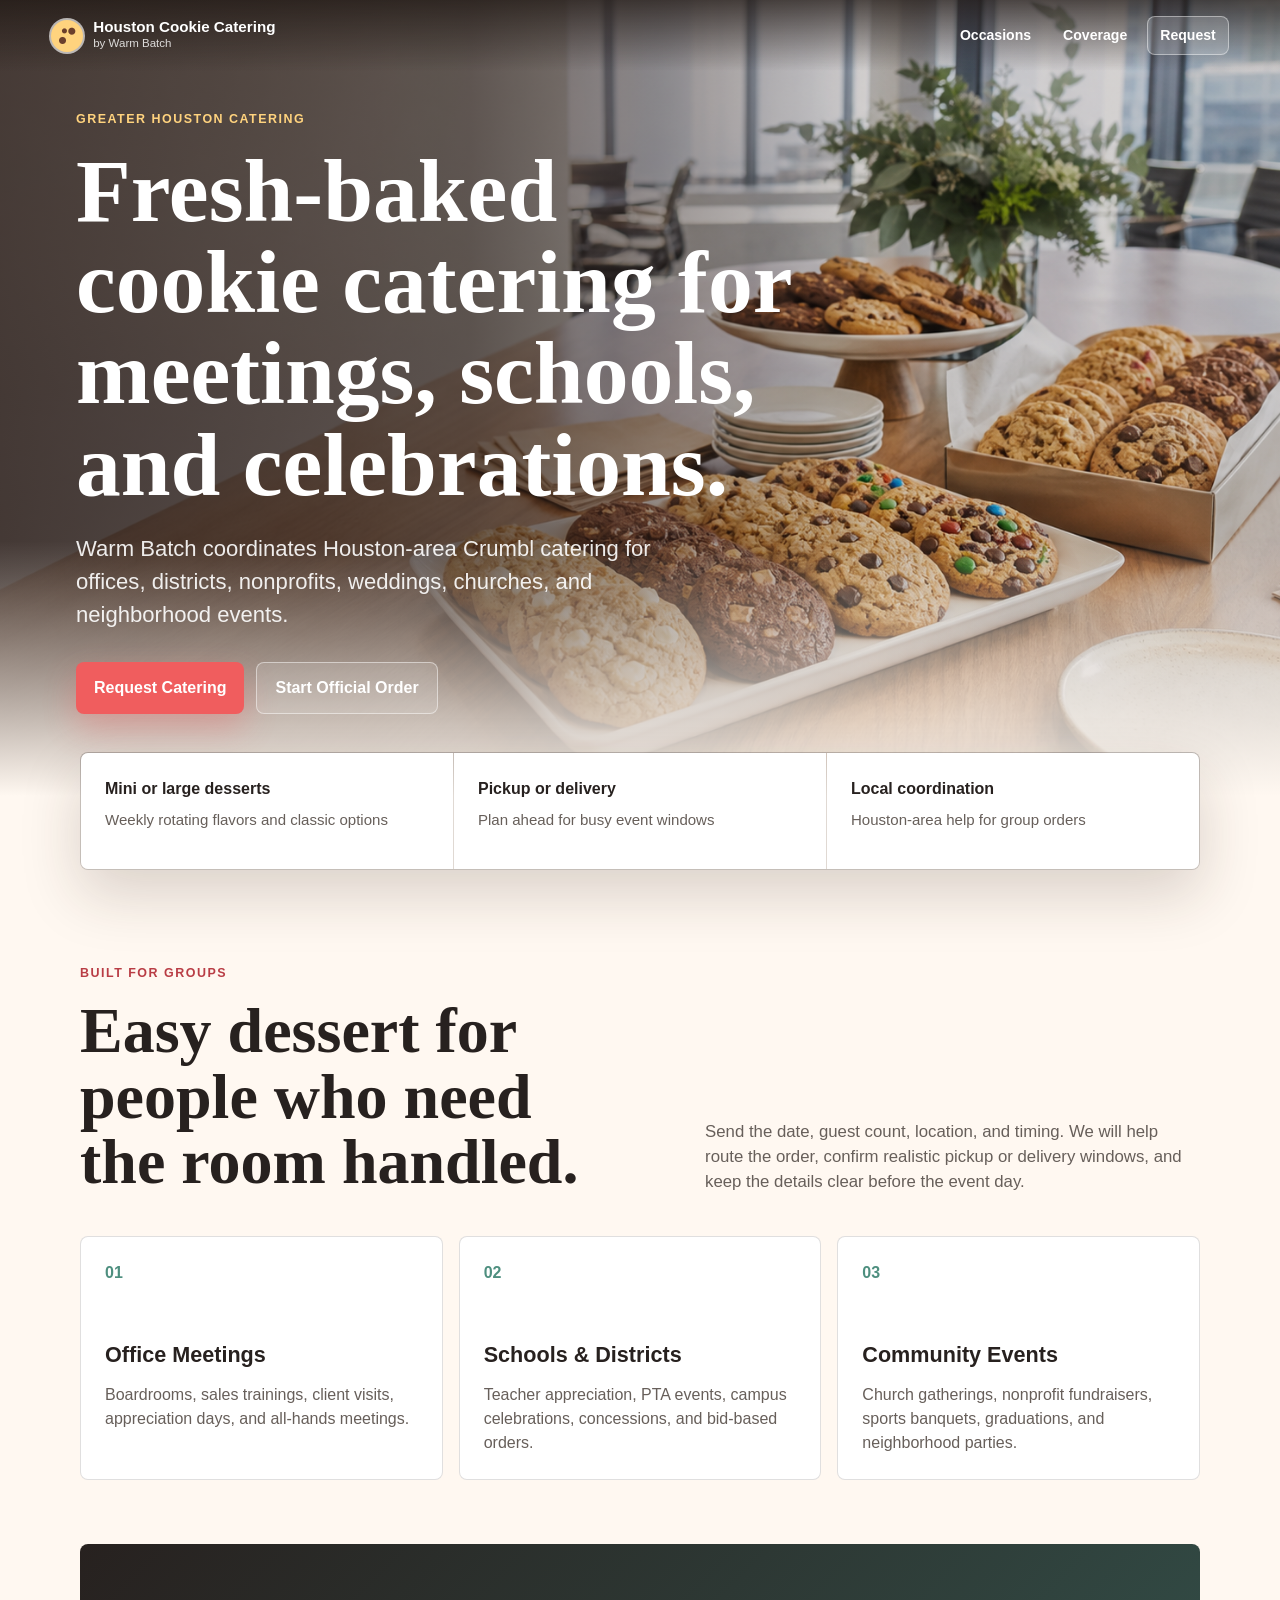
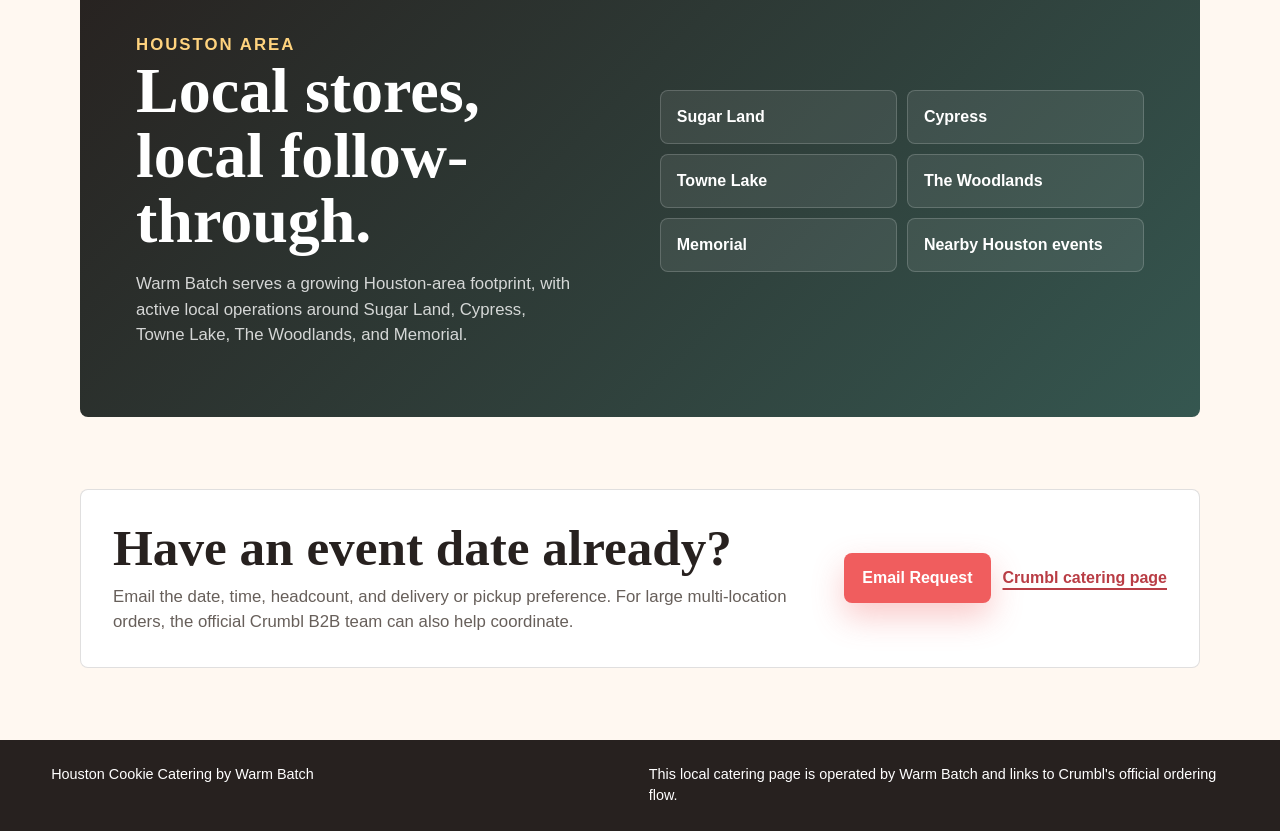
==== catering/index.html @ c7754e0b "Add Houston cookie catering page" ====
<!DOCTYPE html>
<html lang="en">
<head>
    <meta charset="UTF-8">
    <meta name="viewport" content="width=device-width, initial-scale=1.0">
    <title>Houston Cookie Catering | Warm Batch</title>
    <meta name="description" content="Cookie catering for Houston offices, schools, churches, weddings, and community events, coordinated locally by Warm Batch.">
    <meta name="theme-color" content="#f05d5e">
    <meta property="og:title" content="Houston Cookie Catering | Warm Batch">
    <meta property="og:description" content="Fresh-baked cookie catering for Houston-area meetings, schools, parties, and events.">
    <meta property="og:type" content="website">
    <meta property="og:url" content="https://warmbatch.com/catering/">
    <meta property="og:image" content="https://warmbatch.com/catering/assets/cookie-catering-hero.png">
    <meta property="og:site_name" content="Warm Batch">
    <link rel="canonical" href="https://warmbatch.com/catering/">
    <link rel="preload" as="image" href="assets/cookie-catering-hero.png">
    <link rel="stylesheet" href="styles.css">
</head>
<body>
    <header class="site-header" aria-label="Primary">
        <a class="brand" href="#top" aria-label="Houston Cookie Catering home">
            <span class="brand-mark" aria-hidden="true"></span>
            <span>
                <strong>Houston Cookie Catering</strong>
                <small>by Warm Batch</small>
            </span>
        </a>
        <nav>
            <a href="#occasions">Occasions</a>
            <a href="#coverage">Coverage</a>
            <a class="nav-cta" href="mailto:ricky@warmbatch.com?subject=Houston%20cookie%20catering%20request&body=Event%20date%3A%0AGuest%20count%3A%0ADelivery%20or%20pickup%3A%0AEvent%20location%3A%0ANotes%3A">Request</a>
        </nav>
    </header>

    <main id="top">
        <section class="hero" aria-label="Houston cookie catering">
            <div class="hero-bg" aria-hidden="true"></div>
            <div class="hero-copy">
                <p class="eyebrow">Greater Houston catering</p>
                <h1>Fresh-baked cookie catering for meetings, schools, and celebrations.</h1>
                <p class="lede">Warm Batch coordinates Houston-area Crumbl catering for offices, districts, nonprofits, weddings, churches, and neighborhood events.</p>
                <div class="actions" aria-label="Catering actions">
                    <a class="button primary" href="mailto:ricky@warmbatch.com?subject=Houston%20cookie%20catering%20request&body=Event%20date%3A%0AGuest%20count%3A%0ADelivery%20or%20pickup%3A%0AEvent%20location%3A%0ACompany%20or%20organization%3A%0AFlavor%20preferences%3A%0ANotes%3A">Request Catering</a>
                    <a class="button secondary" href="https://crumblcookies.com/catering" rel="noopener">Start Official Order</a>
                </div>
            </div>
        </section>

        <section class="quick-strip" aria-label="Quick catering details">
            <div>
                <strong>Mini or large desserts</strong>
                <span>Weekly rotating flavors and classic options</span>
            </div>
            <div>
                <strong>Pickup or delivery</strong>
                <span>Plan ahead for busy event windows</span>
            </div>
            <div>
                <strong>Local coordination</strong>
                <span>Houston-area help for group orders</span>
            </div>
        </section>

        <section class="section" id="occasions">
            <div class="section-kicker">Built For Groups</div>
            <div class="section-heading">
                <h2>Easy dessert for people who need the room handled.</h2>
                <p>Send the date, guest count, location, and timing. We will help route the order, confirm realistic pickup or delivery windows, and keep the details clear before the event day.</p>
            </div>
            <div class="occasion-grid">
                <article>
                    <span>01</span>
                    <h3>Office Meetings</h3>
                    <p>Boardrooms, sales trainings, client visits, appreciation days, and all-hands meetings.</p>
                </article>
                <article>
                    <span>02</span>
                    <h3>Schools & Districts</h3>
                    <p>Teacher appreciation, PTA events, campus celebrations, concessions, and bid-based orders.</p>
                </article>
                <article>
                    <span>03</span>
                    <h3>Community Events</h3>
                    <p>Church gatherings, nonprofit fundraisers, sports banquets, graduations, and neighborhood parties.</p>
                </article>
            </div>
        </section>

        <section class="coverage" id="coverage">
            <div>
                <p class="eyebrow">Houston area</p>
                <h2>Local stores, local follow-through.</h2>
                <p>Warm Batch serves a growing Houston-area footprint, with active local operations around Sugar Land, Cypress, Towne Lake, The Woodlands, and Memorial.</p>
            </div>
            <ul class="coverage-list" aria-label="Service areas">
                <li>Sugar Land</li>
                <li>Cypress</li>
                <li>Towne Lake</li>
                <li>The Woodlands</li>
                <li>Memorial</li>
                <li>Nearby Houston events</li>
            </ul>
        </section>

        <section class="request-band" aria-label="Request catering">
            <div>
                <h2>Have an event date already?</h2>
                <p>Email the date, time, headcount, and delivery or pickup preference. For large multi-location orders, the official Crumbl B2B team can also help coordinate.</p>
            </div>
            <div class="request-actions">
                <a class="button primary" href="mailto:ricky@warmbatch.com?subject=Houston%20cookie%20catering%20request&body=Event%20date%3A%0AEvent%20time%3A%0AGuest%20count%3A%0ADelivery%20or%20pickup%3A%0AEvent%20address%3A%0ACompany%20or%20organization%3A%0ANotes%3A">Email Request</a>
                <a class="text-link" href="https://crumblcookies.com/catering" rel="noopener">Crumbl catering page</a>
            </div>
        </section>
    </main>

    <footer>
        <p>Houston Cookie Catering by Warm Batch</p>
        <p>This local catering page is operated by Warm Batch and links to Crumbl's official ordering flow.</p>
    </footer>
</body>
</html>
---- catering/styles.css ----
:root {
    --ink: #27211f;
    --muted: #675f5a;
    --paper: #fff8f1;
    --surface: #ffffff;
    --coral: #f05d5e;
    --coral-dark: #b93d45;
    --mint: #4e8f7f;
    --butter: #ffd37e;
    --line: rgba(39, 33, 31, 0.14);
    --shadow: 0 24px 60px rgba(49, 31, 22, 0.18);
}

* {
    box-sizing: border-box;
}

html {
    scroll-behavior: smooth;
}

body {
    margin: 0;
    color: var(--ink);
    background: var(--paper);
    font-family: Avenir Next, Trebuchet MS, Segoe UI, sans-serif;
    line-height: 1.5;
}

a {
    color: inherit;
}

.site-header {
    position: fixed;
    top: 0;
    left: 0;
    right: 0;
    z-index: 10;
    display: flex;
    align-items: center;
    justify-content: space-between;
    gap: 24px;
    padding: 16px clamp(18px, 4vw, 56px);
    color: #fff;
    background: linear-gradient(180deg, rgba(32, 24, 20, 0.74), rgba(32, 24, 20, 0));
}

.brand {
    display: inline-flex;
    align-items: center;
    gap: 10px;
    min-width: 0;
    text-decoration: none;
}

.brand-mark {
    width: 32px;
    height: 32px;
    flex: 0 0 auto;
    border-radius: 50%;
    background:
        radial-gradient(circle at 65% 35%, #6b3f2c 0 3px, transparent 4px),
        radial-gradient(circle at 36% 64%, #6b3f2c 0 3px, transparent 4px),
        radial-gradient(circle at 42% 34%, #6b3f2c 0 2px, transparent 3px),
        var(--butter);
    box-shadow: 0 0 0 2px rgba(255, 255, 255, 0.65);
}

.brand strong,
.brand small {
    display: block;
    white-space: nowrap;
}

.brand strong {
    font-size: 0.95rem;
    line-height: 1.1;
}

.brand small {
    font-size: 0.72rem;
    opacity: 0.82;
}

nav {
    display: flex;
    align-items: center;
    gap: 8px;
}

nav a {
    padding: 8px 12px;
    border-radius: 8px;
    color: #fff;
    font-size: 0.88rem;
    font-weight: 700;
    text-decoration: none;
}

.nav-cta {
    border: 1px solid rgba(255, 255, 255, 0.42);
    background: rgba(255, 255, 255, 0.18);
}

.hero {
    position: relative;
    min-height: 82vh;
    display: flex;
    align-items: center;
    padding: 110px clamp(20px, 6vw, 76px) 82px;
    color: #fff;
    overflow: hidden;
}

.hero-bg {
    position: absolute;
    inset: 0;
    background:
        linear-gradient(90deg, rgba(35, 22, 18, 0.82) 0%, rgba(35, 22, 18, 0.68) 37%, rgba(35, 22, 18, 0.18) 68%),
        url("assets/cookie-catering-hero.png") center / cover no-repeat;
    transform: scale(1.02);
}

.hero::after {
    content: "";
    position: absolute;
    inset: auto 0 0;
    height: 32%;
    background: linear-gradient(180deg, rgba(255, 248, 241, 0), var(--paper));
}

.hero-copy {
    position: relative;
    z-index: 1;
    width: min(760px, 100%);
}

.eyebrow,
.section-kicker {
    margin: 0 0 16px;
    color: var(--butter);
    font-size: 0.78rem;
    font-weight: 900;
    letter-spacing: 0.12em;
    text-transform: uppercase;
}

.hero h1,
.section h2,
.coverage h2,
.request-band h2 {
    margin: 0;
    letter-spacing: 0;
    line-height: 1.02;
}

.hero h1 {
    max-width: 730px;
    font-family: Georgia, Cambria, serif;
    font-size: clamp(2.75rem, 7vw, 6.6rem);
    font-weight: 800;
}

.lede {
    max-width: 650px;
    margin: 22px 0 0;
    color: rgba(255, 255, 255, 0.9);
    font-size: clamp(1.05rem, 2vw, 1.38rem);
}

.actions,
.request-actions {
    display: flex;
    flex-wrap: wrap;
    gap: 12px;
    margin-top: 30px;
}

.button {
    display: inline-flex;
    min-height: 48px;
    align-items: center;
    justify-content: center;
    padding: 13px 18px;
    border-radius: 8px;
    font-weight: 900;
    text-decoration: none;
    transition: transform 160ms ease, box-shadow 160ms ease;
}

.button:hover {
    transform: translateY(-2px);
}

.primary {
    color: #fff;
    background: var(--coral);
    box-shadow: 0 14px 32px rgba(240, 93, 94, 0.32);
}

.secondary {
    color: #fff;
    border: 1px solid rgba(255, 255, 255, 0.48);
    background: rgba(255, 255, 255, 0.13);
}

.quick-strip {
    position: relative;
    z-index: 2;
    width: min(1120px, calc(100% - 36px));
    display: grid;
    grid-template-columns: repeat(3, 1fr);
    gap: 1px;
    margin: -44px auto 0;
    overflow: hidden;
    border: 1px solid var(--line);
    border-radius: 8px;
    background: var(--line);
    box-shadow: var(--shadow);
}

.quick-strip div {
    min-height: 116px;
    padding: 24px;
    background: var(--surface);
}

.quick-strip strong,
.quick-strip span {
    display: block;
}

.quick-strip strong {
    font-size: 1rem;
}

.quick-strip span {
    margin-top: 8px;
    color: var(--muted);
    font-size: 0.94rem;
}

.section,
.coverage,
.request-band {
    width: min(1120px, calc(100% - 36px));
    margin: 0 auto;
}

.section {
    padding: 94px 0 64px;
}

.section-kicker {
    color: var(--coral-dark);
}

.section-heading {
    display: grid;
    grid-template-columns: minmax(0, 1.05fr) minmax(280px, 0.95fr);
    gap: clamp(28px, 7vw, 78px);
    align-items: end;
}

.section h2,
.coverage h2,
.request-band h2 {
    font-family: Georgia, Cambria, serif;
    font-size: clamp(2.15rem, 5vw, 4.4rem);
}

.section-heading p,
.coverage p,
.request-band p {
    margin: 0;
    color: var(--muted);
    font-size: 1.05rem;
}

.occasion-grid {
    display: grid;
    grid-template-columns: repeat(3, 1fr);
    gap: 16px;
    margin-top: 42px;
}

.occasion-grid article {
    min-height: 242px;
    padding: 24px;
    border: 1px solid var(--line);
    border-radius: 8px;
    background: #fff;
}

.occasion-grid span {
    display: inline-block;
    color: var(--mint);
    font-weight: 900;
}

.occasion-grid h3 {
    margin: 54px 0 12px;
    font-size: 1.35rem;
}

.occasion-grid p {
    margin: 0;
    color: var(--muted);
}

.coverage {
    display: grid;
    grid-template-columns: minmax(0, 0.9fr) minmax(280px, 1fr);
    gap: clamp(30px, 7vw, 88px);
    align-items: center;
    padding: 70px clamp(22px, 5vw, 56px);
    border-radius: 8px;
    color: #fff;
    background:
        linear-gradient(135deg, rgba(39, 33, 31, 0.94), rgba(51, 82, 76, 0.92)),
        linear-gradient(135deg, var(--ink), var(--mint));
}

.coverage .eyebrow {
    color: var(--butter);
}

.coverage p {
    margin-top: 18px;
    color: rgba(255, 255, 255, 0.8);
}

.coverage-list {
    display: grid;
    grid-template-columns: repeat(2, minmax(0, 1fr));
    gap: 10px;
    margin: 0;
    padding: 0;
    list-style: none;
}

.coverage-list li {
    padding: 14px 16px;
    border: 1px solid rgba(255, 255, 255, 0.18);
    border-radius: 8px;
    background: rgba(255, 255, 255, 0.08);
    font-weight: 800;
}

.request-band {
    display: flex;
    align-items: center;
    justify-content: space-between;
    gap: 30px;
    margin-top: 72px;
    margin-bottom: 72px;
    padding: 32px;
    border: 1px solid var(--line);
    border-radius: 8px;
    background: #fff;
}

.request-band h2 {
    font-size: clamp(1.8rem, 4vw, 3.2rem);
}

.request-band p {
    max-width: 680px;
    margin-top: 10px;
}

.request-actions {
    flex: 0 0 auto;
    justify-content: flex-end;
    margin-top: 0;
}

.text-link {
    display: inline-flex;
    align-items: center;
    min-height: 48px;
    color: var(--coral-dark);
    font-weight: 900;
    text-decoration-thickness: 2px;
    text-underline-offset: 5px;
}

footer {
    display: flex;
    justify-content: space-between;
    gap: 20px;
    padding: 24px clamp(18px, 4vw, 56px);
    color: #fff;
    background: var(--ink);
}

footer p {
    max-width: 580px;
    margin: 0;
    font-size: 0.9rem;
}

@media (max-width: 820px) {
    .site-header {
        position: absolute;
        align-items: flex-start;
        padding: 14px 16px;
    }

    nav {
        gap: 2px;
    }

    nav a:not(.nav-cta) {
        display: none;
    }

    .brand strong {
        white-space: normal;
    }

    .hero {
        min-height: 80vh;
        padding: 100px 18px 78px;
    }

    .hero-bg {
        background:
            linear-gradient(90deg, rgba(35, 22, 18, 0.86), rgba(35, 22, 18, 0.46)),
            url("assets/cookie-catering-hero.png") center right 38% / cover no-repeat;
    }

    .quick-strip,
    .section-heading,
    .occasion-grid,
    .coverage {
        grid-template-columns: 1fr;
    }

    .quick-strip {
        margin-top: -28px;
    }

    .quick-strip div {
        min-height: auto;
        padding: 18px;
    }

    .section {
        padding-top: 70px;
    }

    .occasion-grid article {
        min-height: 190px;
    }

    .occasion-grid h3 {
        margin-top: 36px;
    }

    .coverage-list {
        grid-template-columns: 1fr;
    }

    .request-band,
    footer {
        display: block;
    }

    .request-actions {
        margin-top: 22px;
        justify-content: flex-start;
    }

    footer p + p {
        margin-top: 10px;
    }
}

@media (max-width: 460px) {
    .hero h1 {
        font-size: 2.48rem;
    }

    .button,
    .text-link {
        width: 100%;
    }

    .actions,
    .request-actions {
        gap: 10px;
    }
}
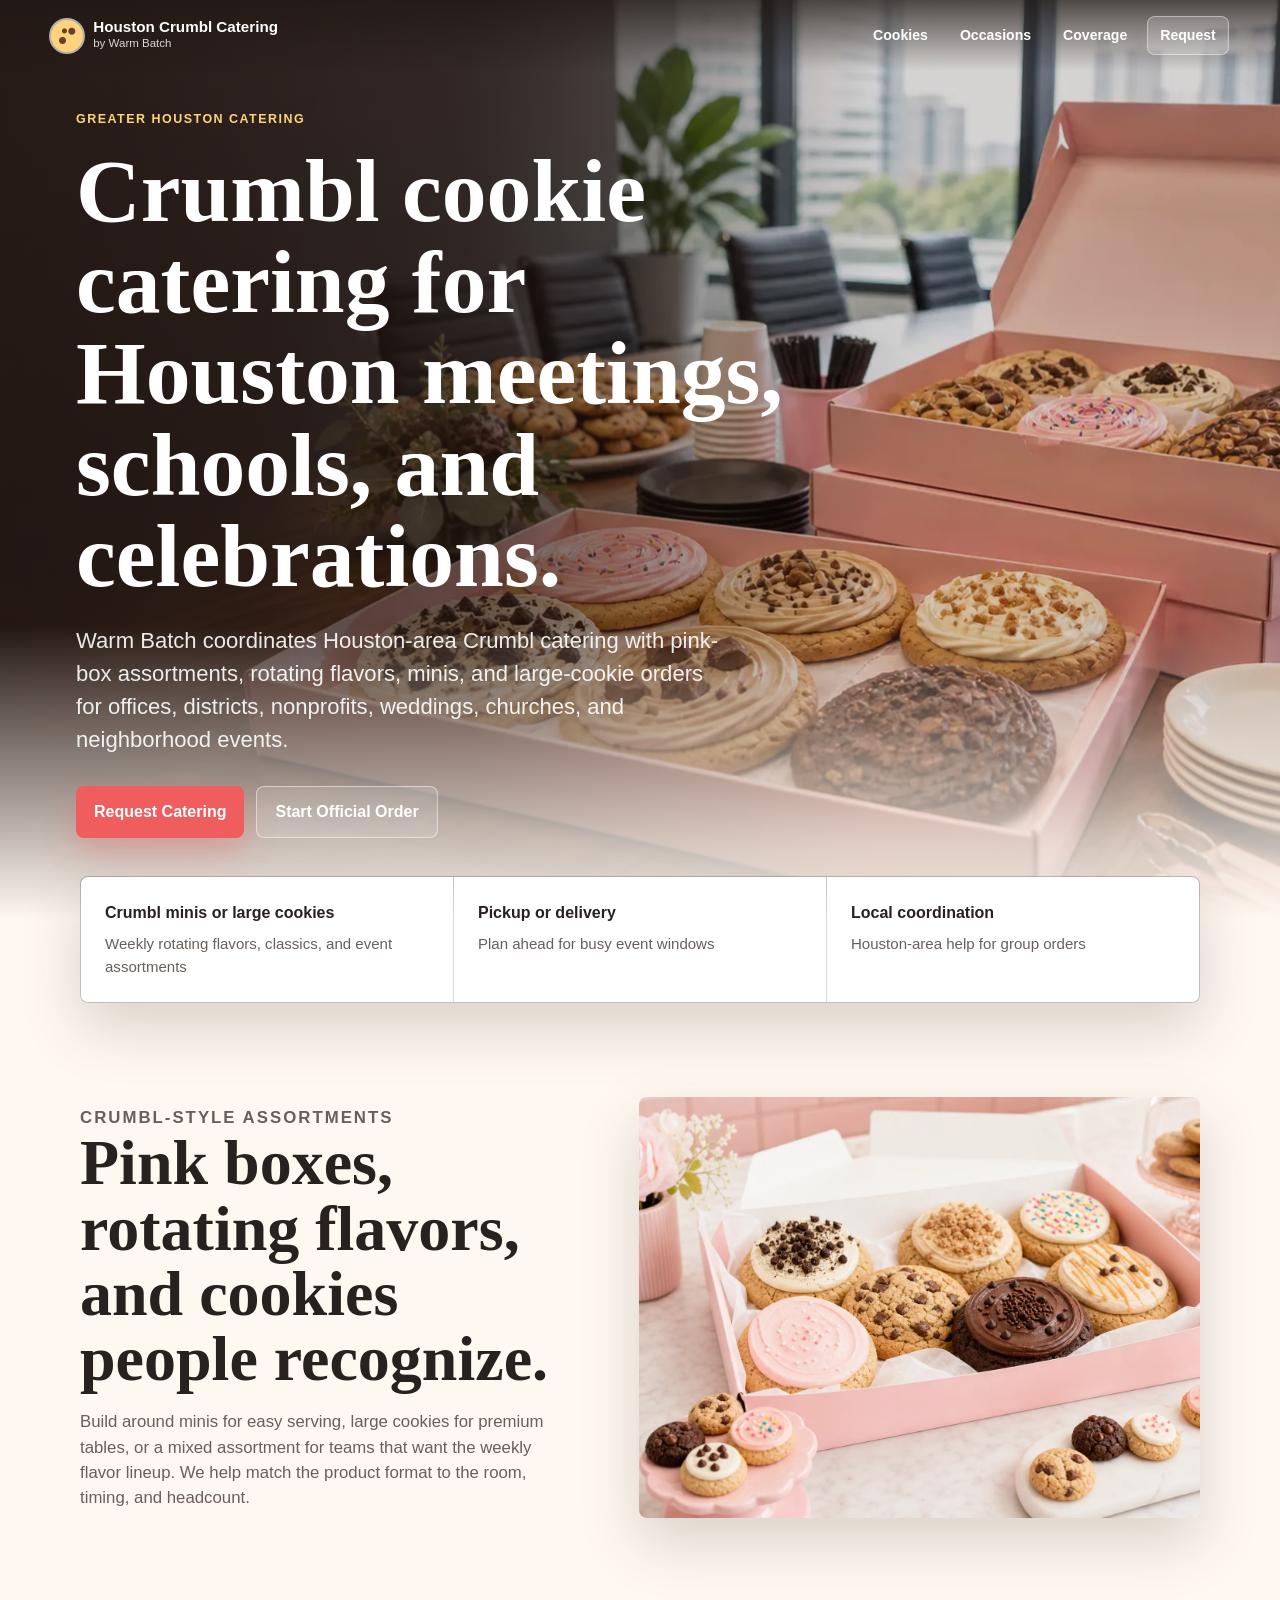
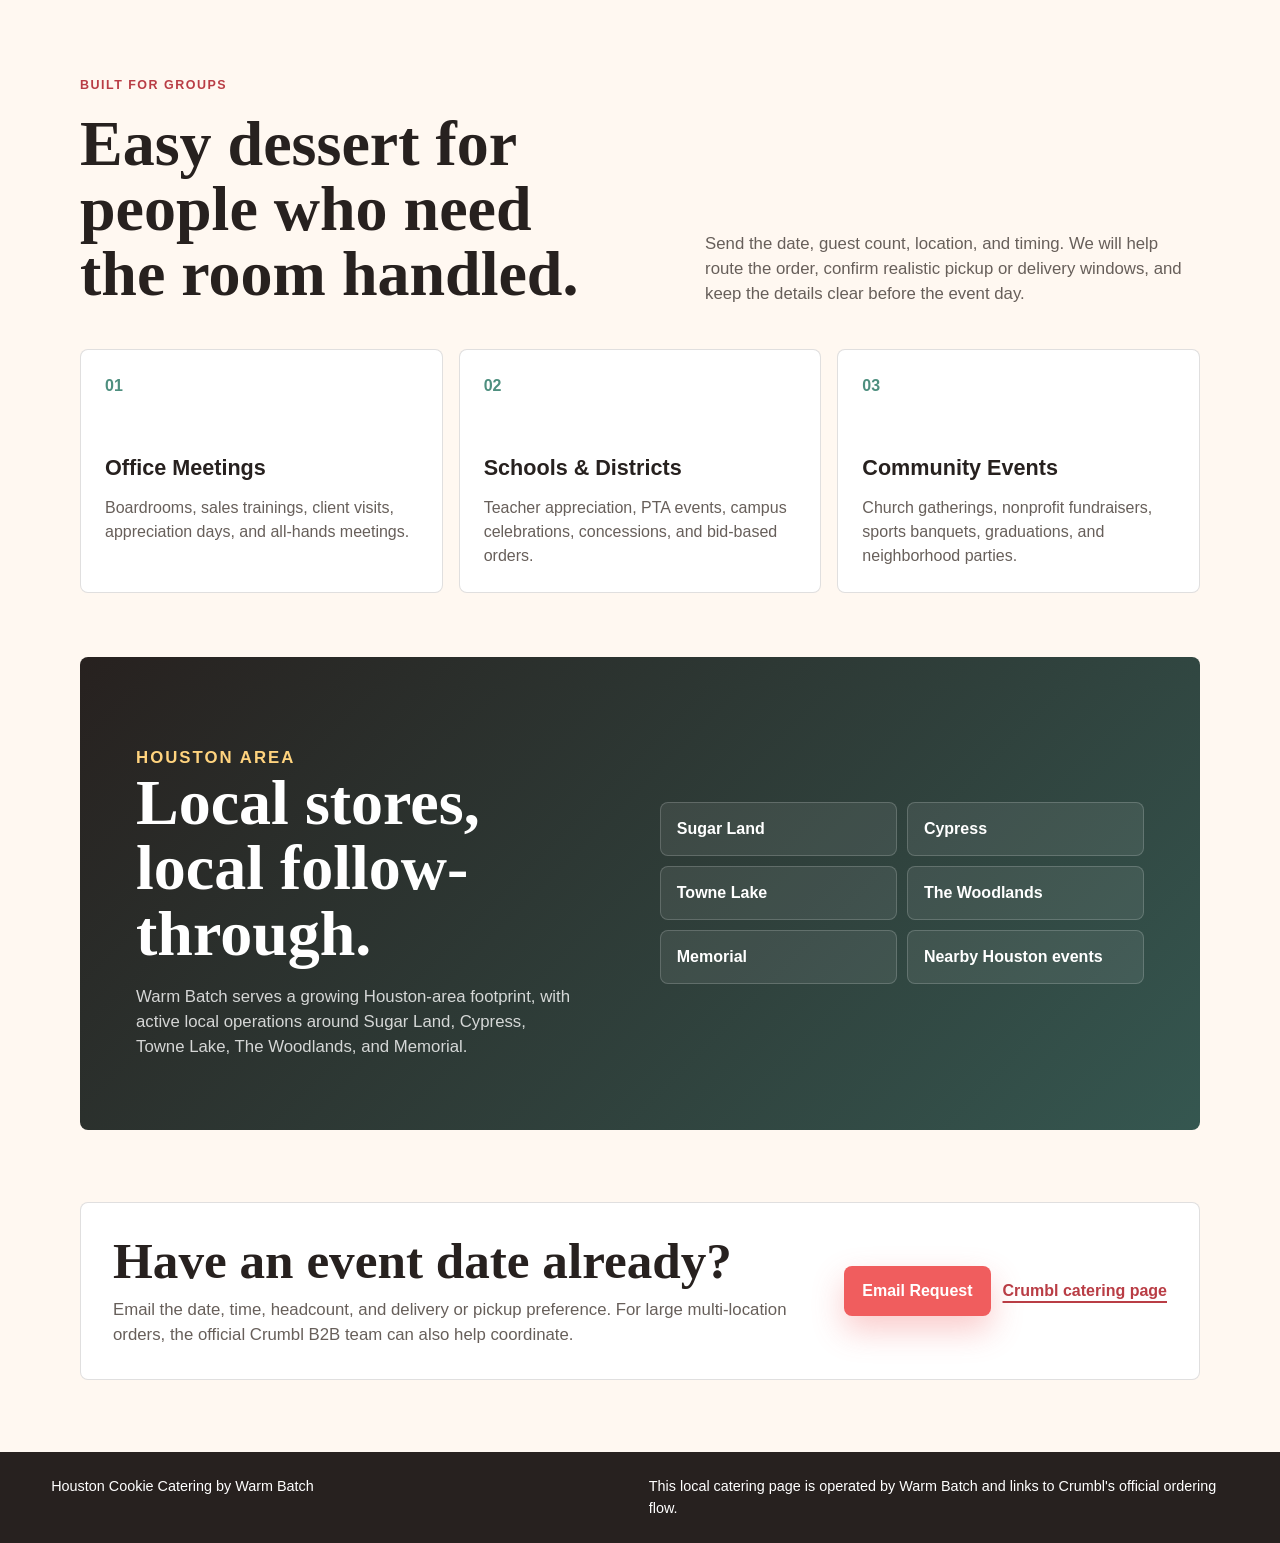
==== commit 4a7411d1: "Refresh catering page product imagery" ====
--- a/catering/index.html
+++ b/catering/index.html
@@ -3,17 +3,17 @@
 <head>
     <meta charset="UTF-8">
     <meta name="viewport" content="width=device-width, initial-scale=1.0">
-    <title>Houston Cookie Catering | Warm Batch</title>
-    <meta name="description" content="Cookie catering for Houston offices, schools, churches, weddings, and community events, coordinated locally by Warm Batch.">
+    <title>Houston Crumbl Cookie Catering | Warm Batch</title>
+    <meta name="description" content="Crumbl cookie catering for Houston offices, schools, churches, weddings, and community events, coordinated locally by Warm Batch.">
     <meta name="theme-color" content="#f05d5e">
-    <meta property="og:title" content="Houston Cookie Catering | Warm Batch">
-    <meta property="og:description" content="Fresh-baked cookie catering for Houston-area meetings, schools, parties, and events.">
+    <meta property="og:title" content="Houston Crumbl Cookie Catering | Warm Batch">
+    <meta property="og:description" content="Crumbl cookie catering for Houston-area meetings, schools, parties, and events.">
     <meta property="og:type" content="website">
     <meta property="og:url" content="https://warmbatch.com/catering/">
-    <meta property="og:image" content="https://warmbatch.com/catering/assets/cookie-catering-hero.png">
+    <meta property="og:image" content="https://warmbatch.com/catering/assets/crumbl-catering-hero-og.jpg">
     <meta property="og:site_name" content="Warm Batch">
     <link rel="canonical" href="https://warmbatch.com/catering/">
-    <link rel="preload" as="image" href="assets/cookie-catering-hero.png">
+    <link rel="preload" as="image" href="assets/crumbl-catering-hero.webp">
     <link rel="stylesheet" href="styles.css">
 </head>
 <body>
@@ -21,11 +21,12 @@
         <a class="brand" href="#top" aria-label="Houston Cookie Catering home">
             <span class="brand-mark" aria-hidden="true"></span>
             <span>
-                <strong>Houston Cookie Catering</strong>
+                <strong>Houston Crumbl Catering</strong>
                 <small>by Warm Batch</small>
             </span>
         </a>
         <nav>
+            <a href="#products">Cookies</a>
             <a href="#occasions">Occasions</a>
             <a href="#coverage">Coverage</a>
             <a class="nav-cta" href="mailto:ricky@warmbatch.com?subject=Houston%20cookie%20catering%20request&body=Event%20date%3A%0AGuest%20count%3A%0ADelivery%20or%20pickup%3A%0AEvent%20location%3A%0ANotes%3A">Request</a>
@@ -37,8 +38,8 @@
             <div class="hero-bg" aria-hidden="true"></div>
             <div class="hero-copy">
                 <p class="eyebrow">Greater Houston catering</p>
-                <h1>Fresh-baked cookie catering for meetings, schools, and celebrations.</h1>
-                <p class="lede">Warm Batch coordinates Houston-area Crumbl catering for offices, districts, nonprofits, weddings, churches, and neighborhood events.</p>
+                <h1>Crumbl cookie catering for Houston meetings, schools, and celebrations.</h1>
+                <p class="lede">Warm Batch coordinates Houston-area Crumbl catering with pink-box assortments, rotating flavors, minis, and large-cookie orders for offices, districts, nonprofits, weddings, churches, and neighborhood events.</p>
                 <div class="actions" aria-label="Catering actions">
                     <a class="button primary" href="mailto:ricky@warmbatch.com?subject=Houston%20cookie%20catering%20request&body=Event%20date%3A%0AGuest%20count%3A%0ADelivery%20or%20pickup%3A%0AEvent%20location%3A%0ACompany%20or%20organization%3A%0AFlavor%20preferences%3A%0ANotes%3A">Request Catering</a>
                     <a class="button secondary" href="https://crumblcookies.com/catering" rel="noopener">Start Official Order</a>
@@ -48,8 +49,8 @@
 
         <section class="quick-strip" aria-label="Quick catering details">
             <div>
-                <strong>Mini or large desserts</strong>
-                <span>Weekly rotating flavors and classic options</span>
+                <strong>Crumbl minis or large cookies</strong>
+                <span>Weekly rotating flavors, classics, and event assortments</span>
             </div>
             <div>
                 <strong>Pickup or delivery</strong>
@@ -59,6 +60,15 @@
                 <strong>Local coordination</strong>
                 <span>Houston-area help for group orders</span>
             </div>
+        </section>
+
+        <section class="product-showcase" id="products">
+            <div class="product-copy">
+                <p class="eyebrow">Crumbl-style assortments</p>
+                <h2>Pink boxes, rotating flavors, and cookies people recognize.</h2>
+                <p>Build around minis for easy serving, large cookies for premium tables, or a mixed assortment for teams that want the weekly flavor lineup. We help match the product format to the room, timing, and headcount.</p>
+            </div>
+            <img src="assets/crumbl-product-assortment.webp" alt="Assorted frosted cookies and chocolate chip cookies arranged in a pale pink catering box" width="1448" height="1086" loading="lazy">
         </section>
 
         <section class="section" id="occasions">
--- a/catering/styles.css
+++ b/catering/styles.css
@@ -118,7 +118,7 @@
     inset: 0;
     background:
         linear-gradient(90deg, rgba(35, 22, 18, 0.82) 0%, rgba(35, 22, 18, 0.68) 37%, rgba(35, 22, 18, 0.18) 68%),
-        url("assets/cookie-catering-hero.png") center / cover no-repeat;
+        url("assets/crumbl-catering-hero.webp") center / cover no-repeat;
     transform: scale(1.02);
 }
 
@@ -242,13 +242,15 @@
 }
 
 .section,
+.product-showcase,
 .coverage,
 .request-band {
     width: min(1120px, calc(100% - 36px));
     margin: 0 auto;
 }
 
-.section {
+.section,
+.product-showcase {
     padding: 94px 0 64px;
 }
 
@@ -264,6 +266,7 @@
 }
 
 .section h2,
+.product-showcase h2,
 .coverage h2,
 .request-band h2 {
     font-family: Georgia, Cambria, serif;
@@ -271,11 +274,42 @@
 }
 
 .section-heading p,
+.product-showcase p,
 .coverage p,
 .request-band p {
     margin: 0;
     color: var(--muted);
     font-size: 1.05rem;
+}
+
+.product-showcase {
+    display: grid;
+    grid-template-columns: minmax(0, 0.86fr) minmax(300px, 1fr);
+    gap: clamp(28px, 6vw, 76px);
+    align-items: center;
+}
+
+.product-copy {
+    max-width: 520px;
+}
+
+.product-showcase h2 {
+    margin: 0;
+    line-height: 1.02;
+}
+
+.product-showcase p:not(.eyebrow) {
+    margin-top: 18px;
+}
+
+.product-showcase img {
+    display: block;
+    width: 100%;
+    height: auto;
+    aspect-ratio: 4 / 3;
+    object-fit: cover;
+    border-radius: 8px;
+    box-shadow: var(--shadow);
 }
 
 .occasion-grid {
@@ -428,11 +462,12 @@
     .hero-bg {
         background:
             linear-gradient(90deg, rgba(35, 22, 18, 0.86), rgba(35, 22, 18, 0.46)),
-            url("assets/cookie-catering-hero.png") center right 38% / cover no-repeat;
+            url("assets/crumbl-catering-hero.webp") center right 38% / cover no-repeat;
     }
 
     .quick-strip,
     .section-heading,
+    .product-showcase,
     .occasion-grid,
     .coverage {
         grid-template-columns: 1fr;
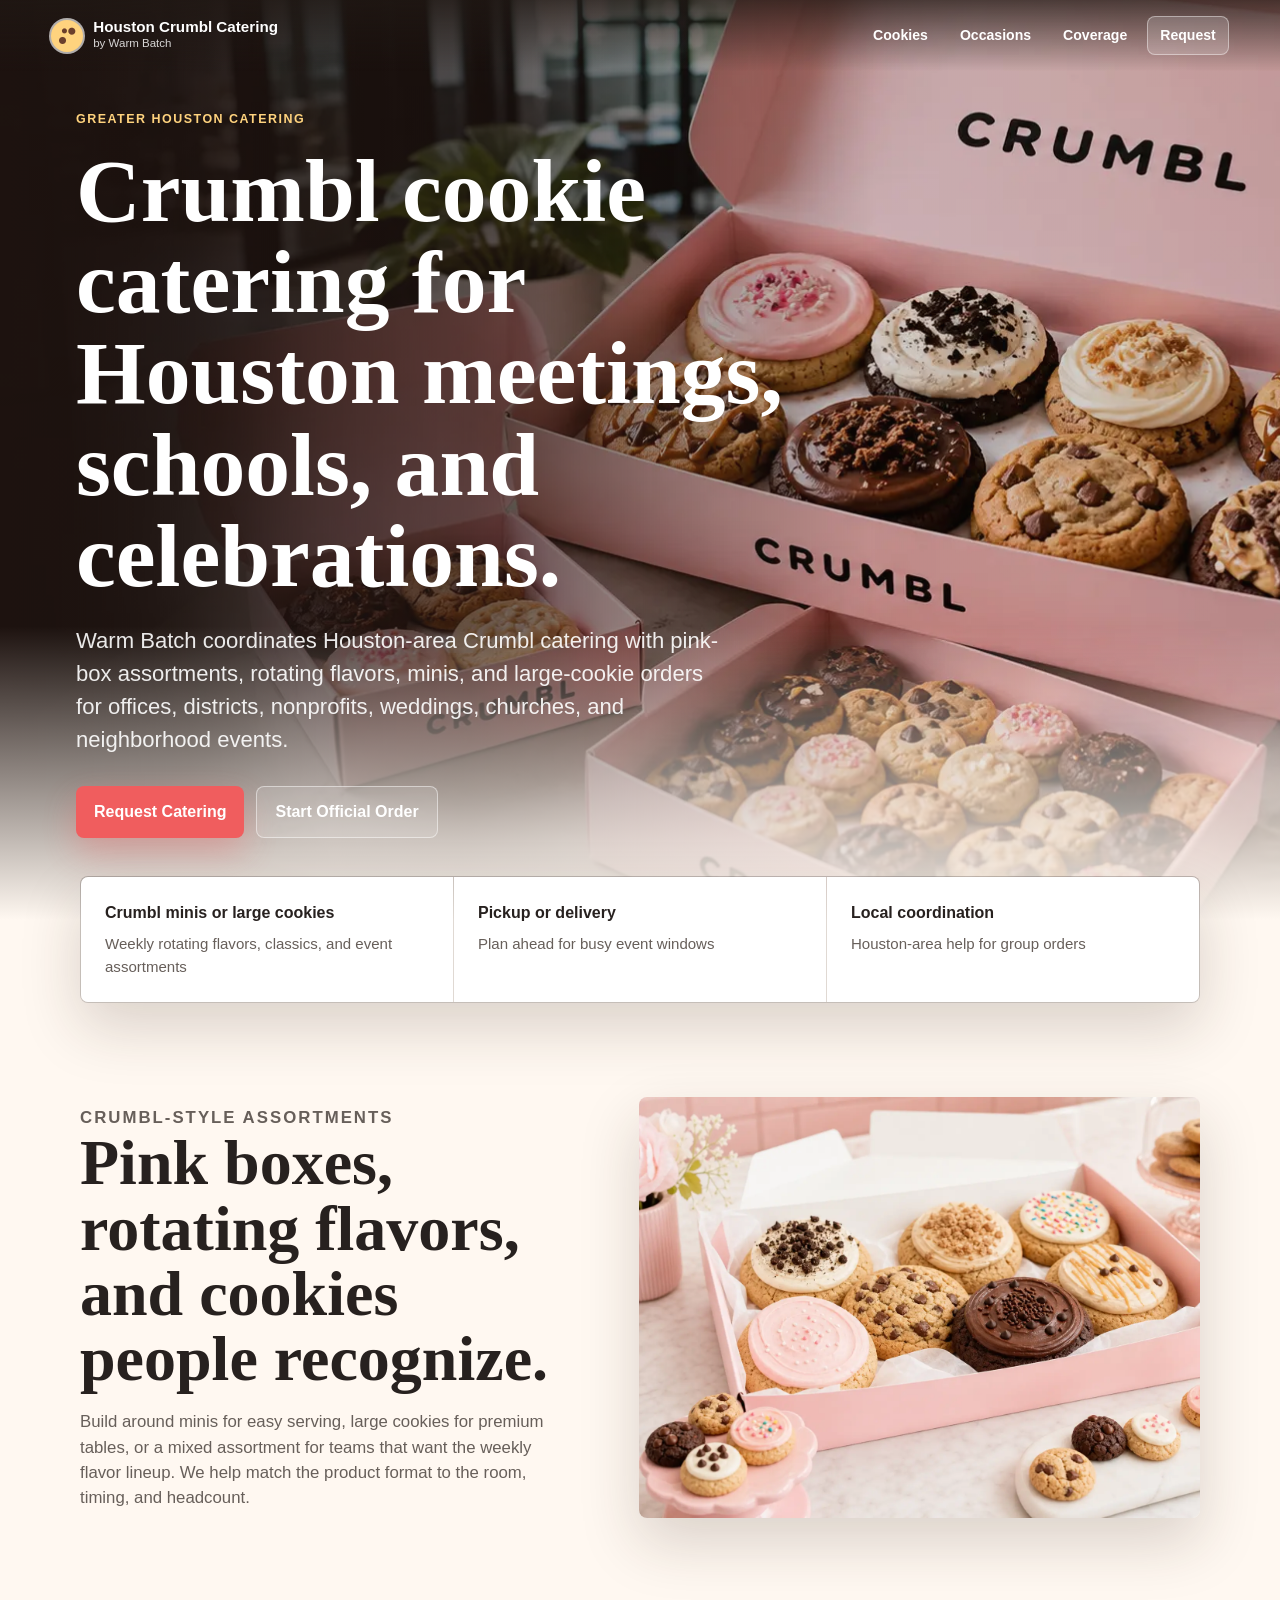
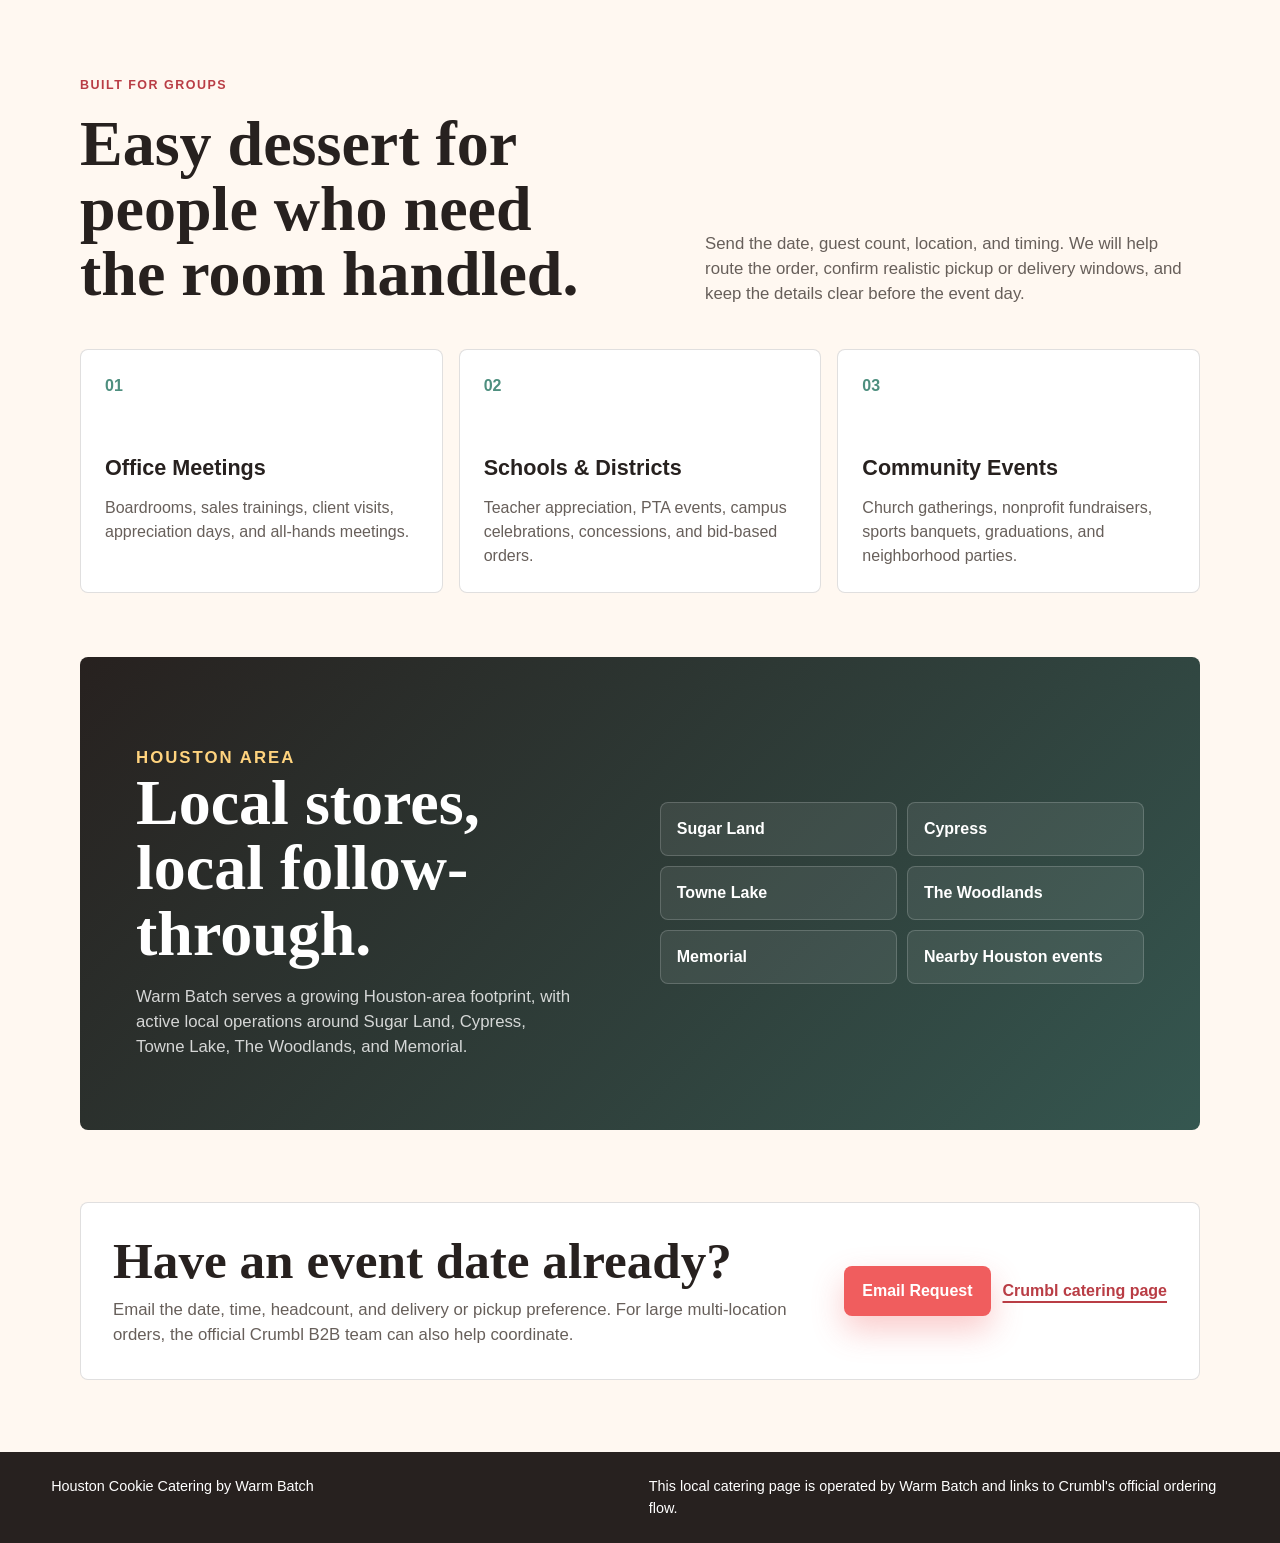
==== commit 1997142d: "Cache bust Crumbl branded hero" ====
--- a/catering/index.html
+++ b/catering/index.html
@@ -10,10 +10,10 @@
     <meta property="og:description" content="Crumbl cookie catering for Houston-area meetings, schools, parties, and events.">
     <meta property="og:type" content="website">
     <meta property="og:url" content="https://warmbatch.com/catering/">
-    <meta property="og:image" content="https://warmbatch.com/catering/assets/crumbl-catering-hero-og.jpg">
+    <meta property="og:image" content="https://warmbatch.com/catering/assets/crumbl-branded-catering-hero-og.jpg">
     <meta property="og:site_name" content="Warm Batch">
     <link rel="canonical" href="https://warmbatch.com/catering/">
-    <link rel="preload" as="image" href="assets/crumbl-catering-hero.webp">
+    <link rel="preload" as="image" href="assets/crumbl-branded-catering-hero.webp">
     <link rel="stylesheet" href="styles.css">
 </head>
 <body>
--- a/catering/styles.css
+++ b/catering/styles.css
@@ -118,7 +118,7 @@
     inset: 0;
     background:
         linear-gradient(90deg, rgba(35, 22, 18, 0.82) 0%, rgba(35, 22, 18, 0.68) 37%, rgba(35, 22, 18, 0.18) 68%),
-        url("assets/crumbl-catering-hero.webp") center / cover no-repeat;
+        url("assets/crumbl-branded-catering-hero.webp") center / cover no-repeat;
     transform: scale(1.02);
 }
 
@@ -462,7 +462,7 @@
     .hero-bg {
         background:
             linear-gradient(90deg, rgba(35, 22, 18, 0.86), rgba(35, 22, 18, 0.46)),
-            url("assets/crumbl-catering-hero.webp") center right 38% / cover no-repeat;
+            url("assets/crumbl-branded-catering-hero.webp") center right 38% / cover no-repeat;
     }
 
     .quick-strip,
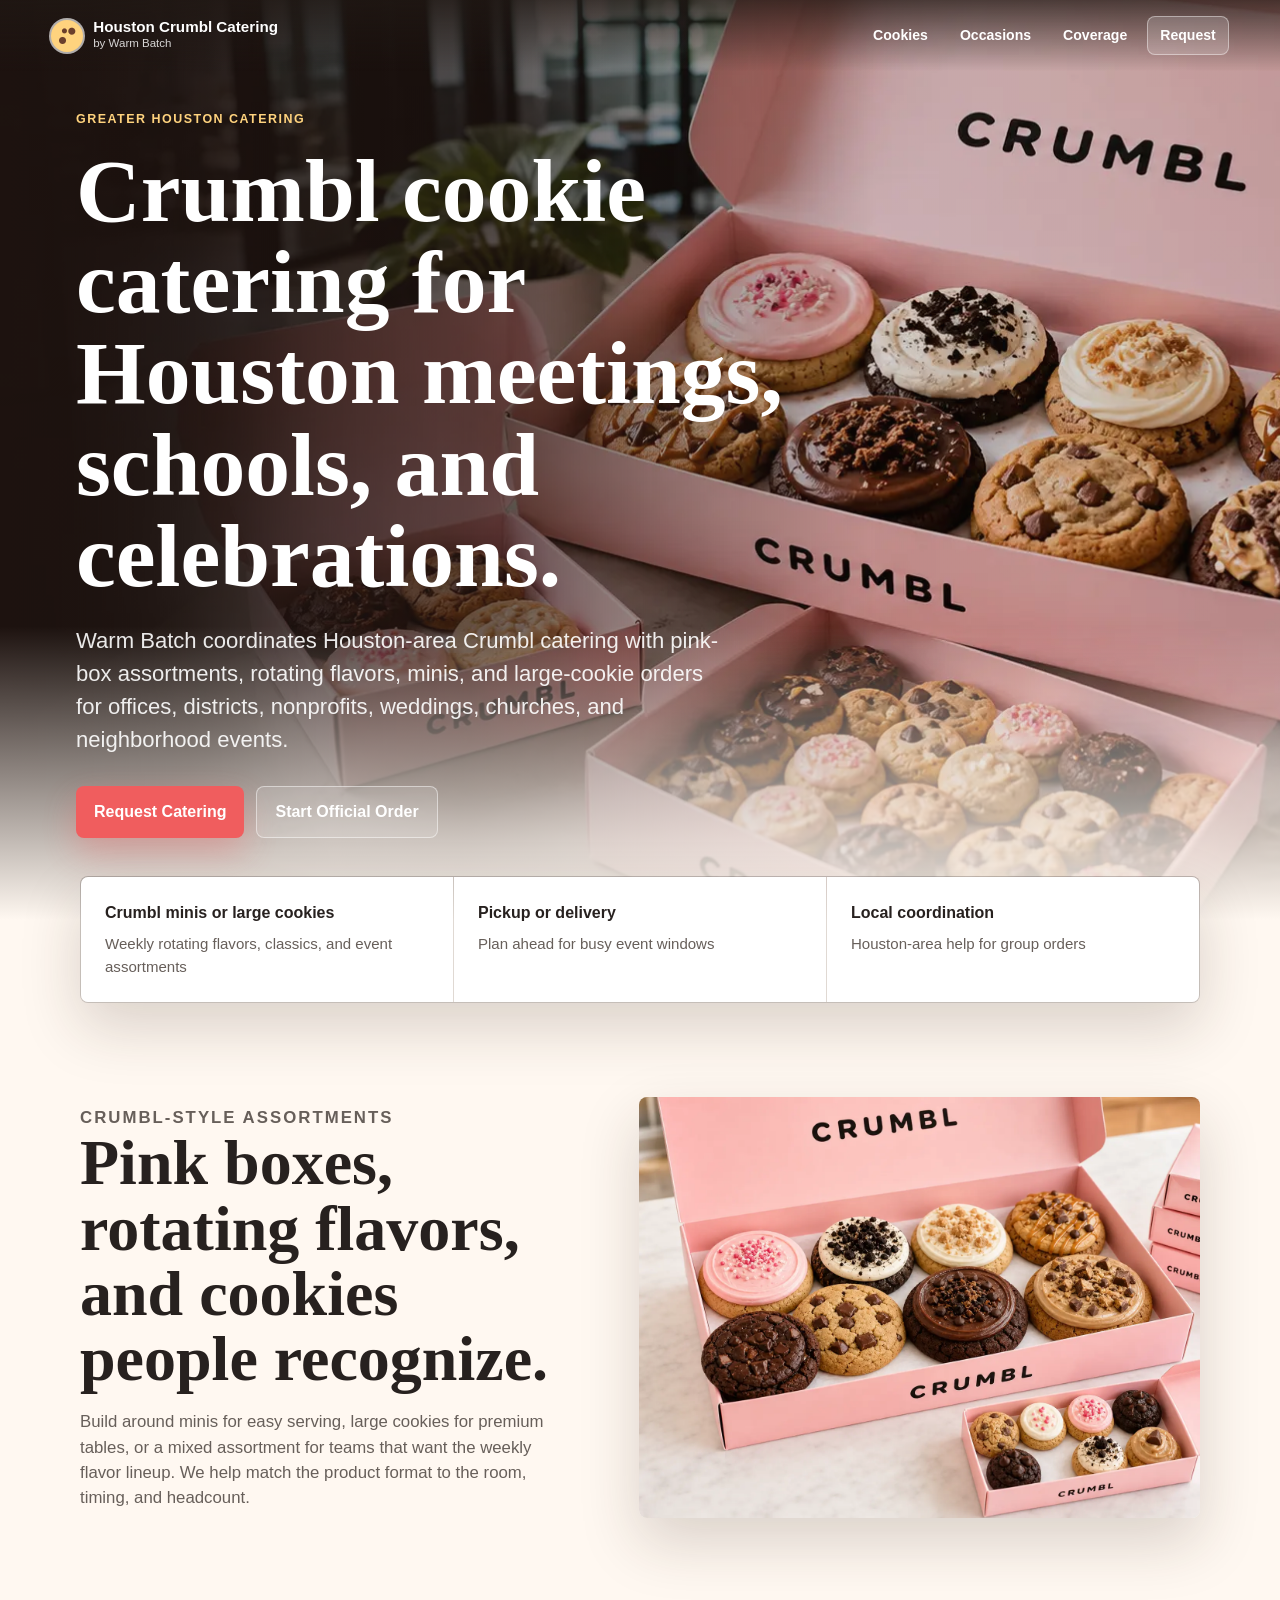
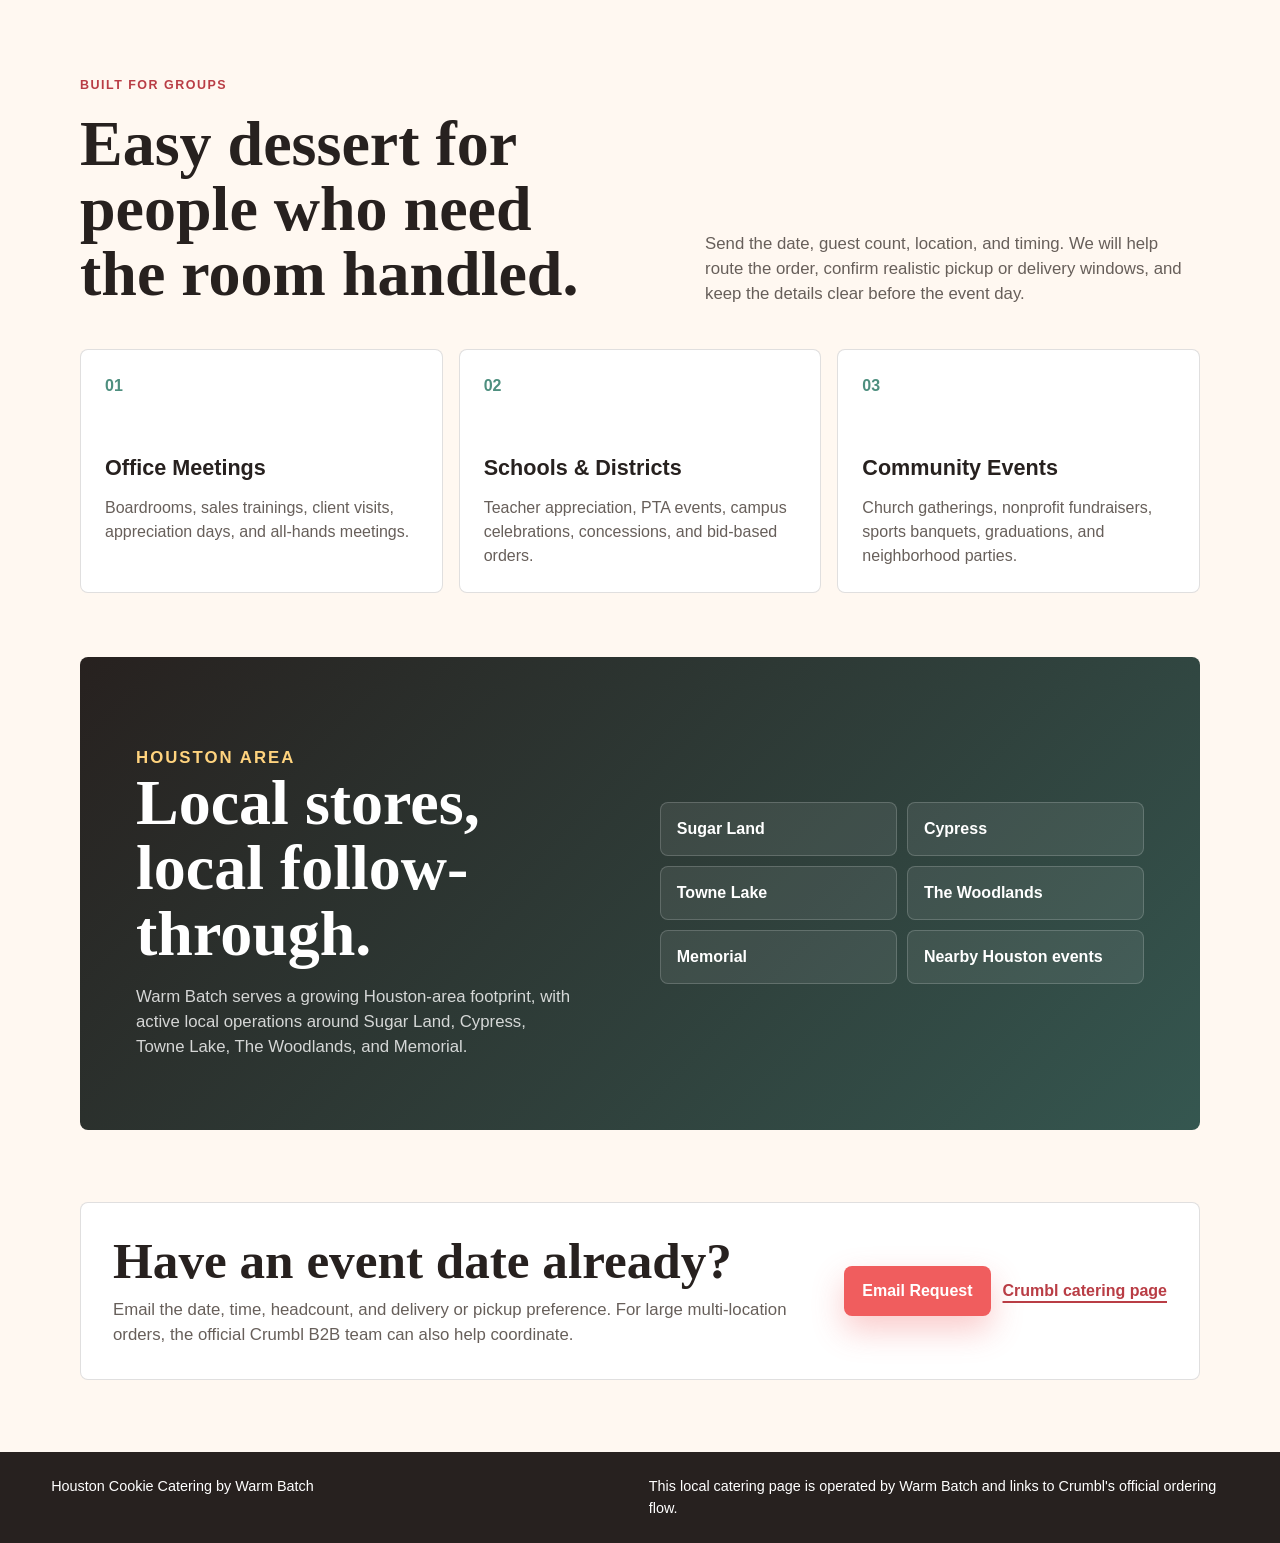
==== commit 546e3733: "Remove generic catering imagery" ====
--- a/catering/index.html
+++ b/catering/index.html
@@ -14,7 +14,7 @@
     <meta property="og:site_name" content="Warm Batch">
     <link rel="canonical" href="https://warmbatch.com/catering/">
     <link rel="preload" as="image" href="assets/crumbl-branded-catering-hero.webp">
-    <link rel="stylesheet" href="styles.css">
+    <link rel="stylesheet" href="crumbl-catering.css">
 </head>
 <body>
     <header class="site-header" aria-label="Primary">
@@ -68,7 +68,7 @@
                 <h2>Pink boxes, rotating flavors, and cookies people recognize.</h2>
                 <p>Build around minis for easy serving, large cookies for premium tables, or a mixed assortment for teams that want the weekly flavor lineup. We help match the product format to the room, timing, and headcount.</p>
             </div>
-            <img src="assets/crumbl-product-assortment.webp" alt="Assorted frosted cookies and chocolate chip cookies arranged in a pale pink catering box" width="1448" height="1086" loading="lazy">
+            <img src="assets/crumbl-branded-product-assortment.webp" alt="Assorted Crumbl-style frosted cookies and minis arranged in branded pale pink catering boxes" width="1448" height="1086" loading="lazy">
         </section>
 
         <section class="section" id="occasions">
--- a/catering/crumbl-catering.css
+++ b/catering/crumbl-catering.css
@@ -0,0 +1,530 @@
+:root {
+    --ink: #27211f;
+    --muted: #675f5a;
+    --paper: #fff8f1;
+    --surface: #ffffff;
+    --coral: #f05d5e;
+    --coral-dark: #b93d45;
+    --mint: #4e8f7f;
+    --butter: #ffd37e;
+    --line: rgba(39, 33, 31, 0.14);
+    --shadow: 0 24px 60px rgba(49, 31, 22, 0.18);
+}
+
+* {
+    box-sizing: border-box;
+}
+
+html {
+    scroll-behavior: smooth;
+}
+
+body {
+    margin: 0;
+    color: var(--ink);
+    background: var(--paper);
+    font-family: Avenir Next, Trebuchet MS, Segoe UI, sans-serif;
+    line-height: 1.5;
+}
+
+a {
+    color: inherit;
+}
+
+.site-header {
+    position: fixed;
+    top: 0;
+    left: 0;
+    right: 0;
+    z-index: 10;
+    display: flex;
+    align-items: center;
+    justify-content: space-between;
+    gap: 24px;
+    padding: 16px clamp(18px, 4vw, 56px);
+    color: #fff;
+    background: linear-gradient(180deg, rgba(32, 24, 20, 0.74), rgba(32, 24, 20, 0));
+}
+
+.brand {
+    display: inline-flex;
+    align-items: center;
+    gap: 10px;
+    min-width: 0;
+    text-decoration: none;
+}
+
+.brand-mark {
+    width: 32px;
+    height: 32px;
+    flex: 0 0 auto;
+    border-radius: 50%;
+    background:
+        radial-gradient(circle at 65% 35%, #6b3f2c 0 3px, transparent 4px),
+        radial-gradient(circle at 36% 64%, #6b3f2c 0 3px, transparent 4px),
+        radial-gradient(circle at 42% 34%, #6b3f2c 0 2px, transparent 3px),
+        var(--butter);
+    box-shadow: 0 0 0 2px rgba(255, 255, 255, 0.65);
+}
+
+.brand strong,
+.brand small {
+    display: block;
+    white-space: nowrap;
+}
+
+.brand strong {
+    font-size: 0.95rem;
+    line-height: 1.1;
+}
+
+.brand small {
+    font-size: 0.72rem;
+    opacity: 0.82;
+}
+
+nav {
+    display: flex;
+    align-items: center;
+    gap: 8px;
+}
+
+nav a {
+    padding: 8px 12px;
+    border-radius: 8px;
+    color: #fff;
+    font-size: 0.88rem;
+    font-weight: 700;
+    text-decoration: none;
+}
+
+.nav-cta {
+    border: 1px solid rgba(255, 255, 255, 0.42);
+    background: rgba(255, 255, 255, 0.18);
+}
+
+.hero {
+    position: relative;
+    min-height: 82vh;
+    display: flex;
+    align-items: center;
+    padding: 110px clamp(20px, 6vw, 76px) 82px;
+    color: #fff;
+    overflow: hidden;
+}
+
+.hero-bg {
+    position: absolute;
+    inset: 0;
+    background:
+        linear-gradient(90deg, rgba(35, 22, 18, 0.82) 0%, rgba(35, 22, 18, 0.68) 37%, rgba(35, 22, 18, 0.18) 68%),
+        url("assets/crumbl-branded-catering-hero.webp") center / cover no-repeat;
+    transform: scale(1.02);
+}
+
+.hero::after {
+    content: "";
+    position: absolute;
+    inset: auto 0 0;
+    height: 32%;
+    background: linear-gradient(180deg, rgba(255, 248, 241, 0), var(--paper));
+}
+
+.hero-copy {
+    position: relative;
+    z-index: 1;
+    width: min(760px, 100%);
+}
+
+.eyebrow,
+.section-kicker {
+    margin: 0 0 16px;
+    color: var(--butter);
+    font-size: 0.78rem;
+    font-weight: 900;
+    letter-spacing: 0.12em;
+    text-transform: uppercase;
+}
+
+.hero h1,
+.section h2,
+.coverage h2,
+.request-band h2 {
+    margin: 0;
+    letter-spacing: 0;
+    line-height: 1.02;
+}
+
+.hero h1 {
+    max-width: 730px;
+    font-family: Georgia, Cambria, serif;
+    font-size: clamp(2.75rem, 7vw, 6.6rem);
+    font-weight: 800;
+}
+
+.lede {
+    max-width: 650px;
+    margin: 22px 0 0;
+    color: rgba(255, 255, 255, 0.9);
+    font-size: clamp(1.05rem, 2vw, 1.38rem);
+}
+
+.actions,
+.request-actions {
+    display: flex;
+    flex-wrap: wrap;
+    gap: 12px;
+    margin-top: 30px;
+}
+
+.button {
+    display: inline-flex;
+    min-height: 48px;
+    align-items: center;
+    justify-content: center;
+    padding: 13px 18px;
+    border-radius: 8px;
+    font-weight: 900;
+    text-decoration: none;
+    transition: transform 160ms ease, box-shadow 160ms ease;
+}
+
+.button:hover {
+    transform: translateY(-2px);
+}
+
+.primary {
+    color: #fff;
+    background: var(--coral);
+    box-shadow: 0 14px 32px rgba(240, 93, 94, 0.32);
+}
+
+.secondary {
+    color: #fff;
+    border: 1px solid rgba(255, 255, 255, 0.48);
+    background: rgba(255, 255, 255, 0.13);
+}
+
+.quick-strip {
+    position: relative;
+    z-index: 2;
+    width: min(1120px, calc(100% - 36px));
+    display: grid;
+    grid-template-columns: repeat(3, 1fr);
+    gap: 1px;
+    margin: -44px auto 0;
+    overflow: hidden;
+    border: 1px solid var(--line);
+    border-radius: 8px;
+    background: var(--line);
+    box-shadow: var(--shadow);
+}
+
+.quick-strip div {
+    min-height: 116px;
+    padding: 24px;
+    background: var(--surface);
+}
+
+.quick-strip strong,
+.quick-strip span {
+    display: block;
+}
+
+.quick-strip strong {
+    font-size: 1rem;
+}
+
+.quick-strip span {
+    margin-top: 8px;
+    color: var(--muted);
+    font-size: 0.94rem;
+}
+
+.section,
+.product-showcase,
+.coverage,
+.request-band {
+    width: min(1120px, calc(100% - 36px));
+    margin: 0 auto;
+}
+
+.section,
+.product-showcase {
+    padding: 94px 0 64px;
+}
+
+.section-kicker {
+    color: var(--coral-dark);
+}
+
+.section-heading {
+    display: grid;
+    grid-template-columns: minmax(0, 1.05fr) minmax(280px, 0.95fr);
+    gap: clamp(28px, 7vw, 78px);
+    align-items: end;
+}
+
+.section h2,
+.product-showcase h2,
+.coverage h2,
+.request-band h2 {
+    font-family: Georgia, Cambria, serif;
+    font-size: clamp(2.15rem, 5vw, 4.4rem);
+}
+
+.section-heading p,
+.product-showcase p,
+.coverage p,
+.request-band p {
+    margin: 0;
+    color: var(--muted);
+    font-size: 1.05rem;
+}
+
+.product-showcase {
+    display: grid;
+    grid-template-columns: minmax(0, 0.86fr) minmax(300px, 1fr);
+    gap: clamp(28px, 6vw, 76px);
+    align-items: center;
+}
+
+.product-copy {
+    max-width: 520px;
+}
+
+.product-showcase h2 {
+    margin: 0;
+    line-height: 1.02;
+}
+
+.product-showcase p:not(.eyebrow) {
+    margin-top: 18px;
+}
+
+.product-showcase img {
+    display: block;
+    width: 100%;
+    height: auto;
+    aspect-ratio: 4 / 3;
+    object-fit: cover;
+    border-radius: 8px;
+    box-shadow: var(--shadow);
+}
+
+.occasion-grid {
+    display: grid;
+    grid-template-columns: repeat(3, 1fr);
+    gap: 16px;
+    margin-top: 42px;
+}
+
+.occasion-grid article {
+    min-height: 242px;
+    padding: 24px;
+    border: 1px solid var(--line);
+    border-radius: 8px;
+    background: #fff;
+}
+
+.occasion-grid span {
+    display: inline-block;
+    color: var(--mint);
+    font-weight: 900;
+}
+
+.occasion-grid h3 {
+    margin: 54px 0 12px;
+    font-size: 1.35rem;
+}
+
+.occasion-grid p {
+    margin: 0;
+    color: var(--muted);
+}
+
+.coverage {
+    display: grid;
+    grid-template-columns: minmax(0, 0.9fr) minmax(280px, 1fr);
+    gap: clamp(30px, 7vw, 88px);
+    align-items: center;
+    padding: 70px clamp(22px, 5vw, 56px);
+    border-radius: 8px;
+    color: #fff;
+    background:
+        linear-gradient(135deg, rgba(39, 33, 31, 0.94), rgba(51, 82, 76, 0.92)),
+        linear-gradient(135deg, var(--ink), var(--mint));
+}
+
+.coverage .eyebrow {
+    color: var(--butter);
+}
+
+.coverage p {
+    margin-top: 18px;
+    color: rgba(255, 255, 255, 0.8);
+}
+
+.coverage-list {
+    display: grid;
+    grid-template-columns: repeat(2, minmax(0, 1fr));
+    gap: 10px;
+    margin: 0;
+    padding: 0;
+    list-style: none;
+}
+
+.coverage-list li {
+    padding: 14px 16px;
+    border: 1px solid rgba(255, 255, 255, 0.18);
+    border-radius: 8px;
+    background: rgba(255, 255, 255, 0.08);
+    font-weight: 800;
+}
+
+.request-band {
+    display: flex;
+    align-items: center;
+    justify-content: space-between;
+    gap: 30px;
+    margin-top: 72px;
+    margin-bottom: 72px;
+    padding: 32px;
+    border: 1px solid var(--line);
+    border-radius: 8px;
+    background: #fff;
+}
+
+.request-band h2 {
+    font-size: clamp(1.8rem, 4vw, 3.2rem);
+}
+
+.request-band p {
+    max-width: 680px;
+    margin-top: 10px;
+}
+
+.request-actions {
+    flex: 0 0 auto;
+    justify-content: flex-end;
+    margin-top: 0;
+}
+
+.text-link {
+    display: inline-flex;
+    align-items: center;
+    min-height: 48px;
+    color: var(--coral-dark);
+    font-weight: 900;
+    text-decoration-thickness: 2px;
+    text-underline-offset: 5px;
+}
+
+footer {
+    display: flex;
+    justify-content: space-between;
+    gap: 20px;
+    padding: 24px clamp(18px, 4vw, 56px);
+    color: #fff;
+    background: var(--ink);
+}
+
+footer p {
+    max-width: 580px;
+    margin: 0;
+    font-size: 0.9rem;
+}
+
+@media (max-width: 820px) {
+    .site-header {
+        position: absolute;
+        align-items: flex-start;
+        padding: 14px 16px;
+    }
+
+    nav {
+        gap: 2px;
+    }
+
+    nav a:not(.nav-cta) {
+        display: none;
+    }
+
+    .brand strong {
+        white-space: normal;
+    }
+
+    .hero {
+        min-height: 80vh;
+        padding: 100px 18px 78px;
+    }
+
+    .hero-bg {
+        background:
+            linear-gradient(90deg, rgba(35, 22, 18, 0.86), rgba(35, 22, 18, 0.46)),
+            url("assets/crumbl-branded-catering-hero.webp") center right 38% / cover no-repeat;
+    }
+
+    .quick-strip,
+    .section-heading,
+    .product-showcase,
+    .occasion-grid,
+    .coverage {
+        grid-template-columns: 1fr;
+    }
+
+    .quick-strip {
+        margin-top: -28px;
+    }
+
+    .quick-strip div {
+        min-height: auto;
+        padding: 18px;
+    }
+
+    .section {
+        padding-top: 70px;
+    }
+
+    .occasion-grid article {
+        min-height: 190px;
+    }
+
+    .occasion-grid h3 {
+        margin-top: 36px;
+    }
+
+    .coverage-list {
+        grid-template-columns: 1fr;
+    }
+
+    .request-band,
+    footer {
+        display: block;
+    }
+
+    .request-actions {
+        margin-top: 22px;
+        justify-content: flex-start;
+    }
+
+    footer p + p {
+        margin-top: 10px;
+    }
+}
+
+@media (max-width: 460px) {
+    .hero h1 {
+        font-size: 2.48rem;
+    }
+
+    .button,
+    .text-link {
+        width: 100%;
+    }
+
+    .actions,
+    .request-actions {
+        gap: 10px;
+    }
+}
